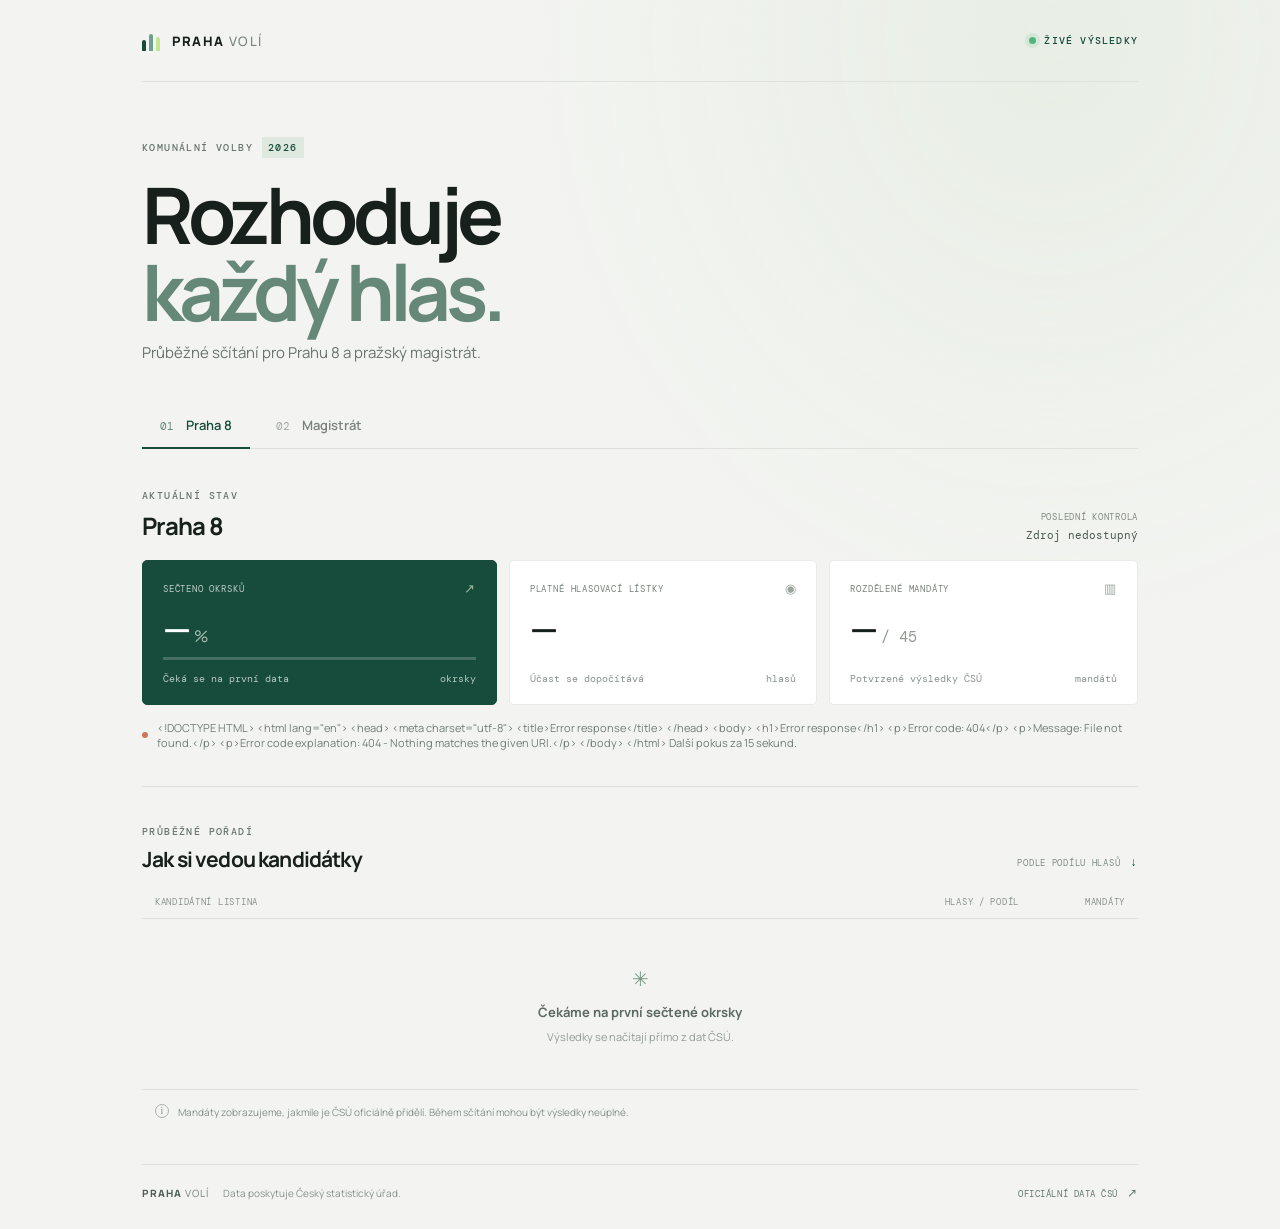
==== index.html @ 8c94cbdf "initial load" ====
<!doctype html>
<html lang="cs">
  <head>
    <meta charset="UTF-8" />
    <meta name="viewport" content="width=device-width, initial-scale=1" />
    <meta name="theme-color" content="#f3f4f1" />
    <meta name="description" content="Průběžné výsledky komunálních voleb 2026 pro Prahu 8 a Zastupitelstvo hlavního města Prahy." />
    <title>Praha volí — živé výsledky</title>
    <link rel="preconnect" href="https://fonts.googleapis.com" />
    <link rel="preconnect" href="https://fonts.gstatic.com" crossorigin />
    <link href="https://fonts.googleapis.com/css2?family=DM+Mono:wght@400;500&family=Manrope:wght@400;500;600;700;800&display=swap" rel="stylesheet" />
    <link rel="stylesheet" href="/styles.css" />
  </head>
  <body>
    <main class="shell">
      <header class="topbar">
        <a class="brand" href="#top" aria-label="Praha volí – úvod">
          <span class="brand-mark"><span></span><span></span><span></span></span>
          <span>PRAHA<span class="brand-light">VOLÍ</span></span>
        </a>
        <div class="live-state"><i></i><span>ŽIVÉ VÝSLEDKY</span></div>
      </header>

      <section class="intro" id="top">
        <div class="eyebrow"><span>KOMUNÁLNÍ VOLBY</span><b>2026</b></div>
        <h1>Rozhoduje<br /><em>každý hlas.</em></h1>
        <p>Průběžné sčítání pro Prahu 8 a pražský magistrát.</p>
      </section>

      <nav class="tabs" aria-label="Vyberte zastupitelstvo">
        <button class="tab active" data-district="praha8"><span>01</span> Praha 8</button>
        <button class="tab" data-district="magistrat"><span>02</span> Magistrát</button>
      </nav>

      <section class="overview" aria-live="polite">
        <div class="overview-heading">
          <div><span class="section-label">AKTUÁLNÍ STAV</span><h2 id="district-name">Praha 8</h2></div>
          <div class="updated"><span>POSLEDNÍ KONTROLA</span><b id="updated-at">Čekám na data</b></div>
        </div>
        <div class="stats-grid">
          <article class="stat-card primary-stat">
            <div class="stat-top"><span>SEČTENO OKRSKŮ</span><span class="stat-icon">↗</span></div>
            <div class="stat-value"><strong id="precinct-pct">—</strong><span>%</span></div>
            <div class="progress"><i id="progress-fill"></i></div>
            <div class="stat-foot"><span id="precinct-count">Čeká se na první data</span><span>okrsky</span></div>
          </article>
          <article class="stat-card">
            <div class="stat-top"><span>PLATNÉ HLASOVACÍ LÍSTKY</span><span class="stat-icon">◉</span></div>
            <div class="stat-value"><strong id="valid-votes">—</strong></div>
            <div class="stat-foot"><span id="turnout">Účast se dopočítává</span><span>hlasů</span></div>
          </article>
          <article class="stat-card seats-card">
            <div class="stat-top"><span>ROZDĚLENÉ MANDÁTY</span><span class="stat-icon">▥</span></div>
            <div class="stat-value"><strong id="seats-filled">—</strong><span class="seat-total">/ <b id="seat-total">45</b></span></div>
            <div class="stat-foot"><span id="seats-note">Potvrzené výsledky ČSÚ</span><span>mandátů</span></div>
          </article>
        </div>
        <div class="data-note" id="data-note"><span class="note-dot"></span><span>Navazuji spojení s oficiálním zdrojem ČSÚ…</span></div>
      </section>

      <section class="results-section">
        <div class="section-heading">
          <div><span class="section-label">PRŮBĚŽNÉ POŘADÍ</span><h2>Jak si vedou kandidátky</h2></div>
          <div class="sort-label">PODLE PODÍLU HLASŮ <span>↓</span></div>
        </div>
        <div class="party-head"><span>KANDIDÁTNÍ LISTINA</span><span>HLASY / PODÍL</span><span>MANDÁTY</span></div>
        <div class="party-list" id="party-list"><div class="empty-state"><div class="empty-symbol">✳</div><b>Čekáme na první sečtené okrsky</b><span>Výsledky se načítají přímo z dat ČSÚ.</span></div></div>
        <div class="results-foot"><span class="foot-mark">i</span><p>Mandáty zobrazujeme, jakmile je ČSÚ oficiálně přidělí. Během sčítání mohou být výsledky neúplné.</p></div>
      </section>

      <footer>
        <div><span class="footer-brand">PRAHA<span>VOLÍ</span></span><span>Data poskytuje Český statistický úřad.</span></div>
        <a href="https://volby.gov.cz/opendata/kv2026/kv2026_opendata.htm" target="_blank" rel="noreferrer">OFICIÁLNÍ DATA ČSÚ <span>↗</span></a>
      </footer>
    </main>
    <script src="/app.js" defer></script>
  </body>
</html>
---- styles.css ----
:root{font-family:Manrope,Arial,sans-serif;color:#18201d;background:#f3f4f1;font-synthesis:none;text-rendering:optimizeLegibility;--ink:#18201d;--muted:#7b827d;--line:#dfe2dc;--green:#174c3d;--lime:#c4f26b;--paper:#fff}
*{box-sizing:border-box}body{margin:0;min-width:320px;background:radial-gradient(ellipse at 82% 3%,#e8eee5 0,transparent 32rem),#f3f4f1}.shell{max-width:1080px;margin:auto;padding:0 42px}.topbar{height:82px;border-bottom:1px solid var(--line);display:flex;align-items:center;justify-content:space-between}.brand{display:flex;align-items:center;gap:11px;color:var(--ink);text-decoration:none;font-weight:800;letter-spacing:.12em;font-size:13px}.brand-light{font-weight:500;color:#78817b;margin-left:4px}.brand-mark{height:20px;width:19px;display:flex;align-items:flex-end;gap:3px}.brand-mark span{width:4px;background:var(--green);border-radius:3px 3px 0 0}.brand-mark span:nth-child(1){height:11px}.brand-mark span:nth-child(2){height:17px;background:#6ea18b}.brand-mark span:nth-child(3){height:14px;background:#c2e590}.live-state{font:500 10px 'DM Mono',monospace;letter-spacing:.12em;display:flex;align-items:center;gap:8px;color:var(--green)}.live-state i{display:block;width:7px;height:7px;border-radius:50%;background:#51b478;box-shadow:0 0 0 4px #51b47822;animation:pulse 2s infinite}@keyframes pulse{50%{box-shadow:0 0 0 7px #51b47808}}.intro{padding:55px 0 38px}.eyebrow,.section-label{font:500 10px 'DM Mono',monospace;letter-spacing:.14em;color:#68746d}.eyebrow{display:flex;align-items:center;gap:9px}.eyebrow b{font-weight:500;color:var(--green);background:#dfe9df;padding:4px 6px}.intro h1{font-size:clamp(48px,8vw,78px);line-height:.99;letter-spacing:-.065em;margin:18px 0 12px;font-weight:700}.intro h1 em{font-style:normal;color:#668878}.intro p{font-size:15px;color:#69736c;margin:0}.tabs{display:flex;gap:8px;border-bottom:1px solid var(--line)}.tab{border:0;background:none;padding:15px 18px 14px;color:#7b827d;font:600 13px Manrope,sans-serif;cursor:pointer;position:relative}.tab span{font:11px 'DM Mono',monospace;margin-right:9px;opacity:.65}.tab.active{color:var(--green)}.tab.active:after{content:"";position:absolute;bottom:-1px;left:0;right:0;height:2px;background:var(--green)}.overview{padding:33px 0 36px}.overview-heading,.section-heading{display:flex;align-items:flex-end;justify-content:space-between;margin-bottom:18px}.overview-heading h2,.section-heading h2{font-size:24px;letter-spacing:-.04em;margin:5px 0 0}.updated{text-align:right;display:flex;flex-direction:column;gap:5px}.updated span,.sort-label{font:9px 'DM Mono',monospace;letter-spacing:.08em;color:#828b84}.updated b{font:11px 'DM Mono',monospace;color:#4a5950;font-weight:400}.stats-grid{display:grid;grid-template-columns:1.15fr 1fr 1fr;gap:12px}.stat-card{background:var(--paper);border:1px solid #e8ebe6;border-radius:5px;padding:19px 20px;min-height:145px;display:flex;flex-direction:column}.primary-stat{background:var(--green);color:white;border-color:var(--green)}.stat-top{display:flex;justify-content:space-between;align-items:center;font:9px 'DM Mono',monospace;letter-spacing:.09em;color:#77817a}.primary-stat .stat-top{color:#bfcec5}.stat-icon{font-size:13px;color:#9ca69e}.primary-stat .stat-icon{color:#9bbb9e}.stat-value{display:flex;align-items:baseline;gap:5px;margin:14px 0 10px}.stat-value strong{font-size:36px;letter-spacing:-.065em;line-height:1;font-weight:600}.stat-value>span:not(.seat-total){font-size:16px;color:#adc2b4}.seat-total{font:15px 'DM Mono',monospace;color:#909a92}.seat-total b{font-weight:400}.progress{height:3px;background:#ffffff32;margin-bottom:9px}.progress i{display:block;width:0;height:100%;background:var(--lime);transition:width .3s}.stat-foot{margin-top:auto;display:flex;justify-content:space-between;gap:4px;font:10px 'DM Mono',monospace;color:#89918b}.primary-stat .stat-foot{color:#b8c9bf}.data-note{display:flex;align-items:center;gap:9px;margin-top:15px;color:#727c75;font-size:11px}.note-dot{width:6px;height:6px;background:#a4aaa5;border-radius:50%;flex:none}.data-note.ok .note-dot{background:#40a46e}.data-note.error .note-dot{background:#cc765b}.results-section{border-top:1px solid var(--line);padding:31px 0 30px}.section-heading{align-items:flex-end;margin-bottom:23px}.section-heading h2{font-size:21px}.sort-label{padding-bottom:3px}.sort-label span{color:var(--green);font-size:12px;margin-left:4px}.party-head,.party-row{display:grid;grid-template-columns:minmax(0,1fr) 180px 90px;align-items:center;column-gap:16px}.party-head{padding:0 13px 10px;font:9px 'DM Mono',monospace;letter-spacing:.08em;color:#8b938d}.party-head span:nth-child(2),.party-head span:nth-child(3){text-align:right}.party-row{padding:13px;border-top:1px solid var(--line);min-height:67px}.party-name{display:flex;align-items:center;gap:11px;min-width:0}.party-color{width:3px;height:30px;border-radius:3px;background:var(--party-color,#709885);flex:none}.party-name strong{font-size:13px;line-height:1.35;font-weight:700}.party-name small{display:block;color:#929a94;font:10px 'DM Mono',monospace;margin-top:3px}.party-score{text-align:right}.party-score strong{font:600 14px 'DM Mono',monospace}.party-score span{display:block;color:#879189;font:10px 'DM Mono',monospace;margin-top:3px}.party-seats{text-align:right;font:600 14px 'DM Mono',monospace}.party-seats small{display:block;font-weight:400;color:#879189;font-size:9px;margin-top:3px}.empty-state{min-height:171px;border-top:1px solid var(--line);display:flex;flex-direction:column;align-items:center;justify-content:center;gap:8px;color:#5c6961;text-align:center}.empty-symbol{font-size:20px;color:#789987;margin-bottom:3px}.empty-state b{font-size:13px}.empty-state span{font-size:11px;color:#929a94}.results-foot{display:flex;gap:9px;align-items:flex-start;color:#858e87;font-size:10px;line-height:1.6;padding:14px 13px;border-top:1px solid var(--line)}.results-foot p{margin:0}.foot-mark{width:14px;height:14px;line-height:14px;text-align:center;border:1px solid #aab2ab;border-radius:50%;font:10px Georgia;flex:none}.shell footer{padding:20px 0 28px;border-top:1px solid var(--line);display:flex;justify-content:space-between;align-items:center;color:#88918a;font-size:10px}.shell footer>div{display:flex;align-items:center;gap:14px}.footer-brand{font-weight:800;letter-spacing:.1em;color:#526058}.footer-brand span{font-weight:500;color:#89928c;margin-left:3px}.shell footer a{color:#65786c;text-decoration:none;font:9px 'DM Mono',monospace;letter-spacing:.06em}.shell footer a span{font-size:12px;margin-left:4px}
@media(max-width:700px){.shell{padding:0 20px}.topbar{height:68px}.intro{padding:45px 0 31px}.intro h1{font-size:59px}.intro p{font-size:13px;max-width:260px;line-height:1.6}.overview{padding:28px 0}.overview-heading h2{font-size:22px}.stats-grid{grid-template-columns:1fr 1fr;gap:9px}.stat-card{min-height:132px;padding:15px}.primary-stat{grid-column:span 2;min-height:144px}.stat-value strong{font-size:32px}.stat-top{font-size:8px}.stat-foot{font-size:9px}.updated span{font-size:8px}.updated b{font-size:10px}.section-heading h2{font-size:18px}.sort-label{font-size:7px}.party-head,.party-row{grid-template-columns:minmax(0,1fr) 112px 57px;column-gap:8px}.party-head{font-size:8px;padding-left:8px;padding-right:8px}.party-row{padding:12px 8px;min-height:64px}.party-name{gap:8px}.party-name strong{font-size:11px}.party-name small{font-size:9px}.party-color{height:27px}.party-score strong,.party-seats{font-size:12px}.party-score span{font-size:9px}.party-seats small{font-size:8px}.shell footer{align-items:flex-start;gap:14px}.shell footer>div{flex-direction:column;align-items:flex-start;gap:7px}.shell footer a{font-size:8px}}
@media(max-width:370px){.shell{padding:0 15px}.intro h1{font-size:52px}.party-head,.party-row{grid-template-columns:minmax(0,1fr) 98px 50px;column-gap:5px}.sort-label{letter-spacing:0}}
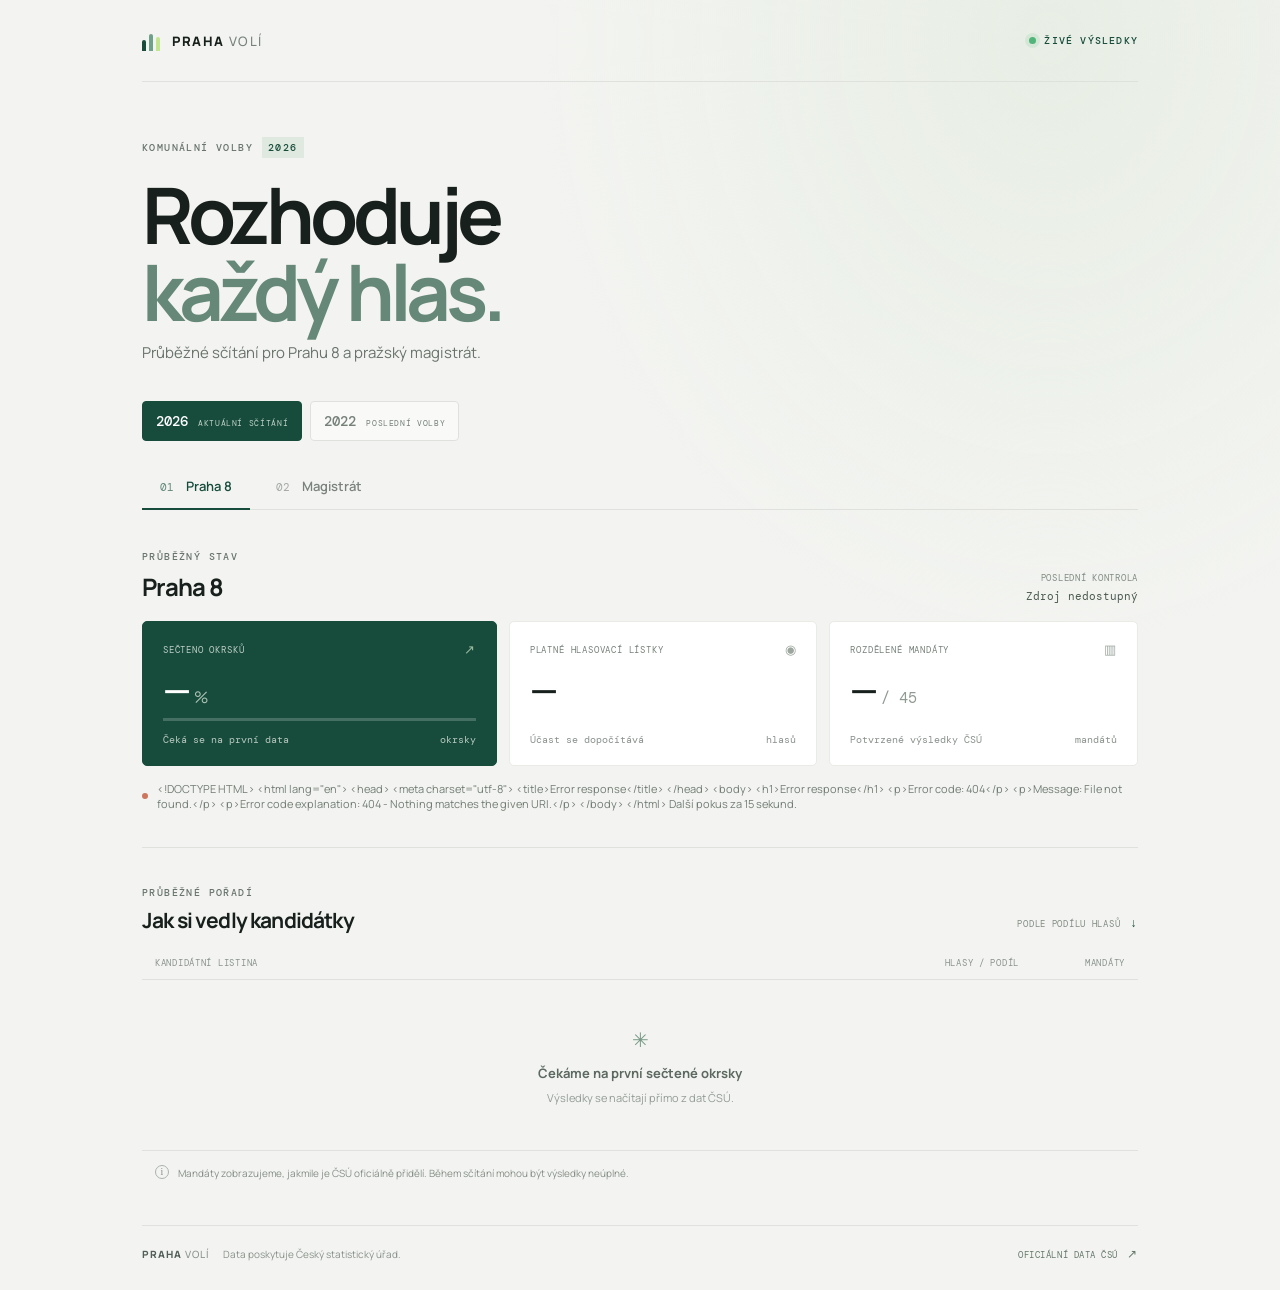
==== commit b20dbf23: "Add files via upload" ====
--- a/index.html
+++ b/index.html
@@ -18,14 +18,19 @@
           <span class="brand-mark"><span></span><span></span><span></span></span>
           <span>PRAHA<span class="brand-light">VOLÍ</span></span>
         </a>
-        <div class="live-state"><i></i><span>ŽIVÉ VÝSLEDKY</span></div>
+        <div class="live-state" id="status-indicator"><i></i><span id="status-label">ŽIVÉ VÝSLEDKY</span></div>
       </header>
 
       <section class="intro" id="top">
-        <div class="eyebrow"><span>KOMUNÁLNÍ VOLBY</span><b>2026</b></div>
+        <div class="eyebrow"><span>KOMUNÁLNÍ VOLBY</span><b id="hero-year">2026</b></div>
         <h1>Rozhoduje<br /><em>každý hlas.</em></h1>
-        <p>Průběžné sčítání pro Prahu 8 a pražský magistrát.</p>
+        <p id="hero-copy">Průběžné sčítání pro Prahu 8 a pražský magistrát.</p>
       </section>
+
+      <nav class="year-tabs" aria-label="Vyberte rok voleb">
+        <button class="year-tab active" data-year="2026"><strong>2026</strong><span>AKTUÁLNÍ SČÍTÁNÍ</span></button>
+        <button class="year-tab" data-year="2022"><strong>2022</strong><span>POSLEDNÍ VOLBY</span></button>
+      </nav>
 
       <nav class="tabs" aria-label="Vyberte zastupitelstvo">
         <button class="tab active" data-district="praha8"><span>01</span> Praha 8</button>
@@ -34,7 +39,7 @@
 
       <section class="overview" aria-live="polite">
         <div class="overview-heading">
-          <div><span class="section-label">AKTUÁLNÍ STAV</span><h2 id="district-name">Praha 8</h2></div>
+          <div><span class="section-label" id="result-mode">PRŮBĚŽNÝ STAV</span><h2 id="district-name">Praha 8</h2></div>
           <div class="updated"><span>POSLEDNÍ KONTROLA</span><b id="updated-at">Čekám na data</b></div>
         </div>
         <div class="stats-grid">
@@ -60,17 +65,17 @@
 
       <section class="results-section">
         <div class="section-heading">
-          <div><span class="section-label">PRŮBĚŽNÉ POŘADÍ</span><h2>Jak si vedou kandidátky</h2></div>
+          <div><span class="section-label" id="ranking-mode">PRŮBĚŽNÉ POŘADÍ</span><h2>Jak si vedly kandidátky</h2></div>
           <div class="sort-label">PODLE PODÍLU HLASŮ <span>↓</span></div>
         </div>
         <div class="party-head"><span>KANDIDÁTNÍ LISTINA</span><span>HLASY / PODÍL</span><span>MANDÁTY</span></div>
         <div class="party-list" id="party-list"><div class="empty-state"><div class="empty-symbol">✳</div><b>Čekáme na první sečtené okrsky</b><span>Výsledky se načítají přímo z dat ČSÚ.</span></div></div>
-        <div class="results-foot"><span class="foot-mark">i</span><p>Mandáty zobrazujeme, jakmile je ČSÚ oficiálně přidělí. Během sčítání mohou být výsledky neúplné.</p></div>
+        <div class="results-foot"><span class="foot-mark">i</span><p id="results-foot-copy">Mandáty zobrazujeme, jakmile je ČSÚ oficiálně přidělí. Během sčítání mohou být výsledky neúplné.</p></div>
       </section>
 
       <footer>
         <div><span class="footer-brand">PRAHA<span>VOLÍ</span></span><span>Data poskytuje Český statistický úřad.</span></div>
-        <a href="https://volby.gov.cz/opendata/kv2026/kv2026_opendata.htm" target="_blank" rel="noreferrer">OFICIÁLNÍ DATA ČSÚ <span>↗</span></a>
+        <a id="official-source" href="https://volby.gov.cz/opendata/kv2026/kv2026_opendata.htm" target="_blank" rel="noreferrer">OFICIÁLNÍ DATA ČSÚ <span>↗</span></a>
       </footer>
     </main>
     <script src="/app.js" defer></script>
--- a/styles.css
+++ b/styles.css
@@ -2,3 +2,5 @@
 *{box-sizing:border-box}body{margin:0;min-width:320px;background:radial-gradient(ellipse at 82% 3%,#e8eee5 0,transparent 32rem),#f3f4f1}.shell{max-width:1080px;margin:auto;padding:0 42px}.topbar{height:82px;border-bottom:1px solid var(--line);display:flex;align-items:center;justify-content:space-between}.brand{display:flex;align-items:center;gap:11px;color:var(--ink);text-decoration:none;font-weight:800;letter-spacing:.12em;font-size:13px}.brand-light{font-weight:500;color:#78817b;margin-left:4px}.brand-mark{height:20px;width:19px;display:flex;align-items:flex-end;gap:3px}.brand-mark span{width:4px;background:var(--green);border-radius:3px 3px 0 0}.brand-mark span:nth-child(1){height:11px}.brand-mark span:nth-child(2){height:17px;background:#6ea18b}.brand-mark span:nth-child(3){height:14px;background:#c2e590}.live-state{font:500 10px 'DM Mono',monospace;letter-spacing:.12em;display:flex;align-items:center;gap:8px;color:var(--green)}.live-state i{display:block;width:7px;height:7px;border-radius:50%;background:#51b478;box-shadow:0 0 0 4px #51b47822;animation:pulse 2s infinite}@keyframes pulse{50%{box-shadow:0 0 0 7px #51b47808}}.intro{padding:55px 0 38px}.eyebrow,.section-label{font:500 10px 'DM Mono',monospace;letter-spacing:.14em;color:#68746d}.eyebrow{display:flex;align-items:center;gap:9px}.eyebrow b{font-weight:500;color:var(--green);background:#dfe9df;padding:4px 6px}.intro h1{font-size:clamp(48px,8vw,78px);line-height:.99;letter-spacing:-.065em;margin:18px 0 12px;font-weight:700}.intro h1 em{font-style:normal;color:#668878}.intro p{font-size:15px;color:#69736c;margin:0}.tabs{display:flex;gap:8px;border-bottom:1px solid var(--line)}.tab{border:0;background:none;padding:15px 18px 14px;color:#7b827d;font:600 13px Manrope,sans-serif;cursor:pointer;position:relative}.tab span{font:11px 'DM Mono',monospace;margin-right:9px;opacity:.65}.tab.active{color:var(--green)}.tab.active:after{content:"";position:absolute;bottom:-1px;left:0;right:0;height:2px;background:var(--green)}.overview{padding:33px 0 36px}.overview-heading,.section-heading{display:flex;align-items:flex-end;justify-content:space-between;margin-bottom:18px}.overview-heading h2,.section-heading h2{font-size:24px;letter-spacing:-.04em;margin:5px 0 0}.updated{text-align:right;display:flex;flex-direction:column;gap:5px}.updated span,.sort-label{font:9px 'DM Mono',monospace;letter-spacing:.08em;color:#828b84}.updated b{font:11px 'DM Mono',monospace;color:#4a5950;font-weight:400}.stats-grid{display:grid;grid-template-columns:1.15fr 1fr 1fr;gap:12px}.stat-card{background:var(--paper);border:1px solid #e8ebe6;border-radius:5px;padding:19px 20px;min-height:145px;display:flex;flex-direction:column}.primary-stat{background:var(--green);color:white;border-color:var(--green)}.stat-top{display:flex;justify-content:space-between;align-items:center;font:9px 'DM Mono',monospace;letter-spacing:.09em;color:#77817a}.primary-stat .stat-top{color:#bfcec5}.stat-icon{font-size:13px;color:#9ca69e}.primary-stat .stat-icon{color:#9bbb9e}.stat-value{display:flex;align-items:baseline;gap:5px;margin:14px 0 10px}.stat-value strong{font-size:36px;letter-spacing:-.065em;line-height:1;font-weight:600}.stat-value>span:not(.seat-total){font-size:16px;color:#adc2b4}.seat-total{font:15px 'DM Mono',monospace;color:#909a92}.seat-total b{font-weight:400}.progress{height:3px;background:#ffffff32;margin-bottom:9px}.progress i{display:block;width:0;height:100%;background:var(--lime);transition:width .3s}.stat-foot{margin-top:auto;display:flex;justify-content:space-between;gap:4px;font:10px 'DM Mono',monospace;color:#89918b}.primary-stat .stat-foot{color:#b8c9bf}.data-note{display:flex;align-items:center;gap:9px;margin-top:15px;color:#727c75;font-size:11px}.note-dot{width:6px;height:6px;background:#a4aaa5;border-radius:50%;flex:none}.data-note.ok .note-dot{background:#40a46e}.data-note.error .note-dot{background:#cc765b}.results-section{border-top:1px solid var(--line);padding:31px 0 30px}.section-heading{align-items:flex-end;margin-bottom:23px}.section-heading h2{font-size:21px}.sort-label{padding-bottom:3px}.sort-label span{color:var(--green);font-size:12px;margin-left:4px}.party-head,.party-row{display:grid;grid-template-columns:minmax(0,1fr) 180px 90px;align-items:center;column-gap:16px}.party-head{padding:0 13px 10px;font:9px 'DM Mono',monospace;letter-spacing:.08em;color:#8b938d}.party-head span:nth-child(2),.party-head span:nth-child(3){text-align:right}.party-row{padding:13px;border-top:1px solid var(--line);min-height:67px}.party-name{display:flex;align-items:center;gap:11px;min-width:0}.party-color{width:3px;height:30px;border-radius:3px;background:var(--party-color,#709885);flex:none}.party-name strong{font-size:13px;line-height:1.35;font-weight:700}.party-name small{display:block;color:#929a94;font:10px 'DM Mono',monospace;margin-top:3px}.party-score{text-align:right}.party-score strong{font:600 14px 'DM Mono',monospace}.party-score span{display:block;color:#879189;font:10px 'DM Mono',monospace;margin-top:3px}.party-seats{text-align:right;font:600 14px 'DM Mono',monospace}.party-seats small{display:block;font-weight:400;color:#879189;font-size:9px;margin-top:3px}.empty-state{min-height:171px;border-top:1px solid var(--line);display:flex;flex-direction:column;align-items:center;justify-content:center;gap:8px;color:#5c6961;text-align:center}.empty-symbol{font-size:20px;color:#789987;margin-bottom:3px}.empty-state b{font-size:13px}.empty-state span{font-size:11px;color:#929a94}.results-foot{display:flex;gap:9px;align-items:flex-start;color:#858e87;font-size:10px;line-height:1.6;padding:14px 13px;border-top:1px solid var(--line)}.results-foot p{margin:0}.foot-mark{width:14px;height:14px;line-height:14px;text-align:center;border:1px solid #aab2ab;border-radius:50%;font:10px Georgia;flex:none}.shell footer{padding:20px 0 28px;border-top:1px solid var(--line);display:flex;justify-content:space-between;align-items:center;color:#88918a;font-size:10px}.shell footer>div{display:flex;align-items:center;gap:14px}.footer-brand{font-weight:800;letter-spacing:.1em;color:#526058}.footer-brand span{font-weight:500;color:#89928c;margin-left:3px}.shell footer a{color:#65786c;text-decoration:none;font:9px 'DM Mono',monospace;letter-spacing:.06em}.shell footer a span{font-size:12px;margin-left:4px}
 @media(max-width:700px){.shell{padding:0 20px}.topbar{height:68px}.intro{padding:45px 0 31px}.intro h1{font-size:59px}.intro p{font-size:13px;max-width:260px;line-height:1.6}.overview{padding:28px 0}.overview-heading h2{font-size:22px}.stats-grid{grid-template-columns:1fr 1fr;gap:9px}.stat-card{min-height:132px;padding:15px}.primary-stat{grid-column:span 2;min-height:144px}.stat-value strong{font-size:32px}.stat-top{font-size:8px}.stat-foot{font-size:9px}.updated span{font-size:8px}.updated b{font-size:10px}.section-heading h2{font-size:18px}.sort-label{font-size:7px}.party-head,.party-row{grid-template-columns:minmax(0,1fr) 112px 57px;column-gap:8px}.party-head{font-size:8px;padding-left:8px;padding-right:8px}.party-row{padding:12px 8px;min-height:64px}.party-name{gap:8px}.party-name strong{font-size:11px}.party-name small{font-size:9px}.party-color{height:27px}.party-score strong,.party-seats{font-size:12px}.party-score span{font-size:9px}.party-seats small{font-size:8px}.shell footer{align-items:flex-start;gap:14px}.shell footer>div{flex-direction:column;align-items:flex-start;gap:7px}.shell footer a{font-size:8px}}
 @media(max-width:370px){.shell{padding:0 15px}.intro h1{font-size:52px}.party-head,.party-row{grid-template-columns:minmax(0,1fr) 98px 50px;column-gap:5px}.sort-label{letter-spacing:0}}
+.year-tabs{display:flex;gap:8px;margin-bottom:21px}.year-tab{display:flex;align-items:baseline;gap:10px;border:1px solid var(--line);border-radius:4px;background:#ffffff88;color:#758078;padding:10px 13px;cursor:pointer}.year-tab strong{font:600 14px 'DM Mono',monospace}.year-tab span{font:8px 'DM Mono',monospace;letter-spacing:.08em}.year-tab.active{border-color:var(--green);background:var(--green);color:white}.year-tab.active span{color:#bfd0c5}
+.live-state.archived i{background:#98a39b;box-shadow:none;animation:none}
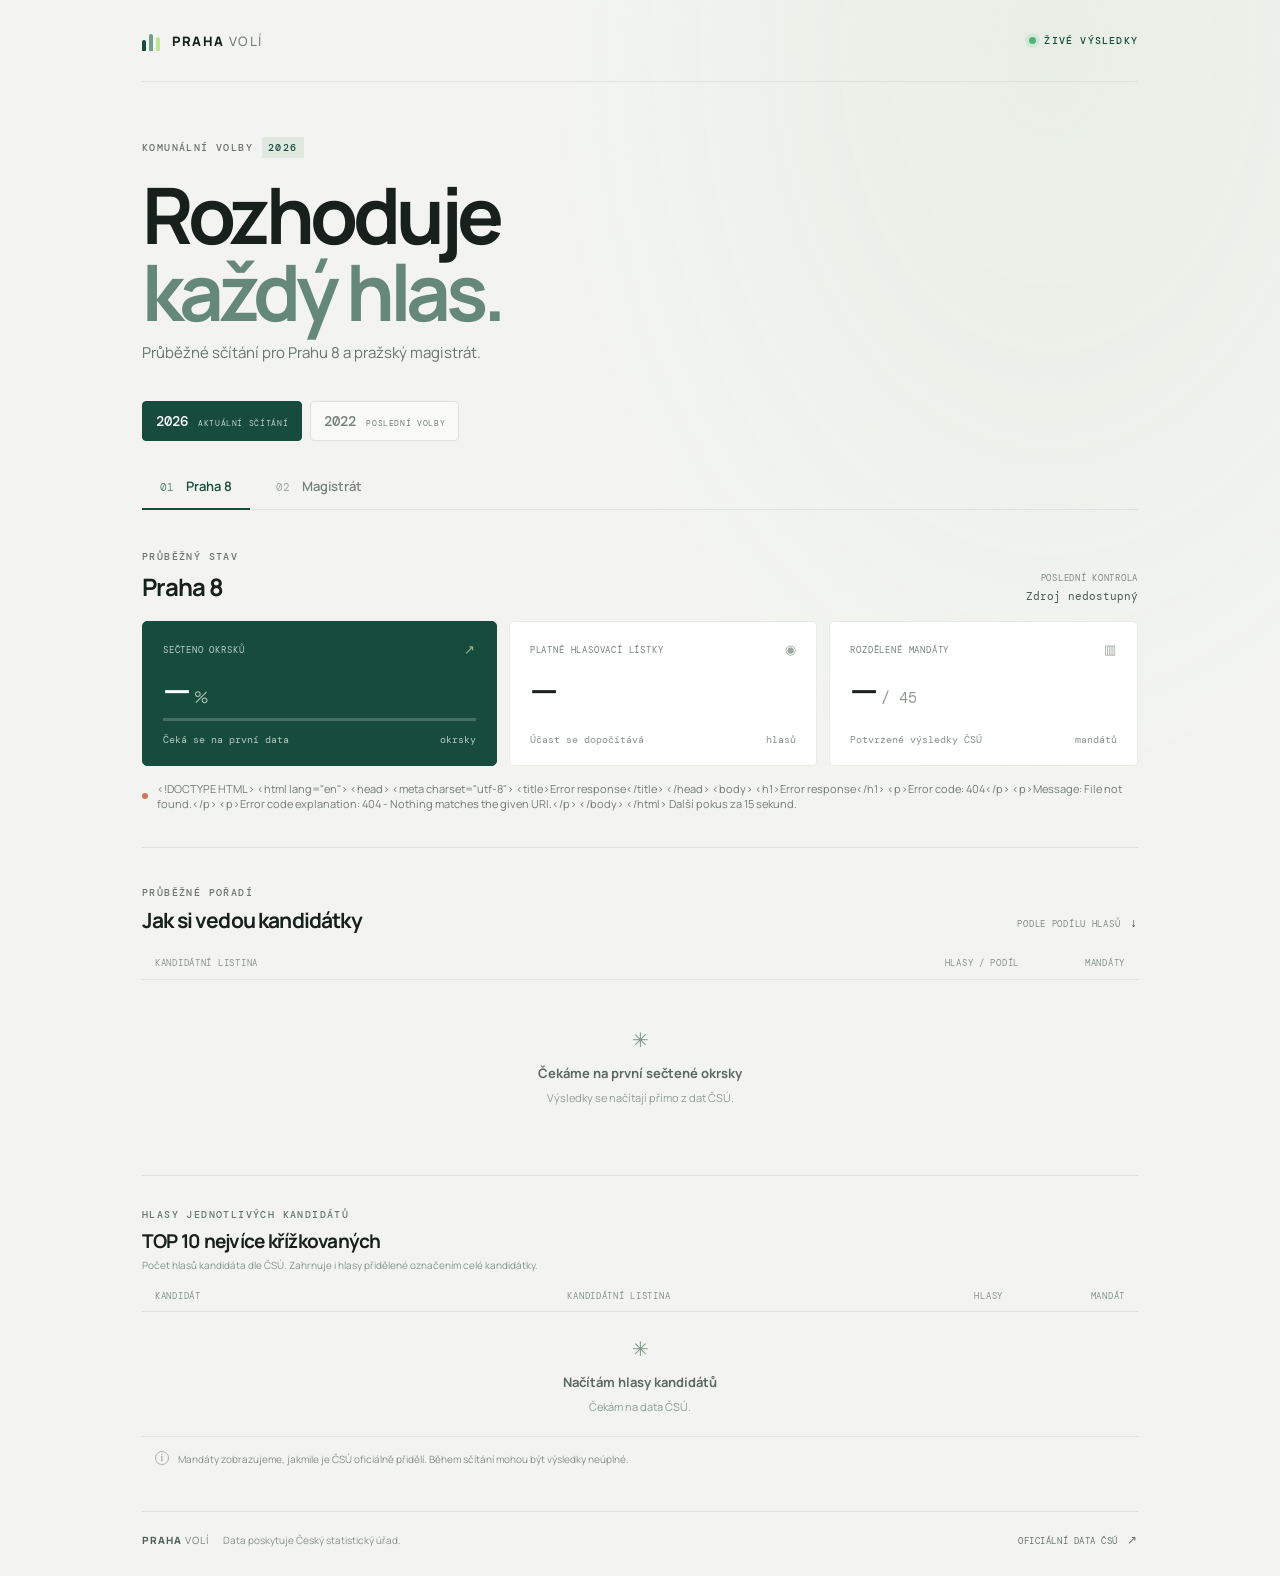
==== commit e683e5a7: "Add files via upload" ====
--- a/index.html
+++ b/index.html
@@ -65,11 +65,16 @@
 
       <section class="results-section">
         <div class="section-heading">
-          <div><span class="section-label" id="ranking-mode">PRŮBĚŽNÉ POŘADÍ</span><h2>Jak si vedly kandidátky</h2></div>
+          <div><span class="section-label" id="ranking-mode">PRŮBĚŽNÉ POŘADÍ</span><h2 id="parties-title">Jak si vedou kandidátky</h2></div>
           <div class="sort-label">PODLE PODÍLU HLASŮ <span>↓</span></div>
         </div>
         <div class="party-head"><span>KANDIDÁTNÍ LISTINA</span><span>HLASY / PODÍL</span><span>MANDÁTY</span></div>
         <div class="party-list" id="party-list"><div class="empty-state"><div class="empty-symbol">✳</div><b>Čekáme na první sečtené okrsky</b><span>Výsledky se načítají přímo z dat ČSÚ.</span></div></div>
+        <section class="candidate-section" aria-live="polite">
+          <div class="candidate-heading"><div><span class="section-label">HLASY JEDNOTLIVÝCH KANDIDÁTŮ</span><h3>TOP 10 nejvíce křížkovaných</h3><p class="candidate-caption">Počet hlasů kandidáta dle ČSÚ. Zahrnuje i hlasy přidělené označením celé kandidátky.</p></div></div>
+          <div class="candidate-head"><span>KANDIDÁT</span><span>KANDIDÁTNÍ LISTINA</span><span>HLASY</span><span>MANDÁT</span></div>
+          <div class="candidate-list" id="candidate-list"><div class="empty-state compact"><div class="empty-symbol">✳</div><b>Načítám hlasy kandidátů</b><span>Čekám na data ČSÚ.</span></div></div>
+        </section>
         <div class="results-foot"><span class="foot-mark">i</span><p id="results-foot-copy">Mandáty zobrazujeme, jakmile je ČSÚ oficiálně přidělí. Během sčítání mohou být výsledky neúplné.</p></div>
       </section>
 
--- a/styles.css
+++ b/styles.css
@@ -4,3 +4,5 @@
 @media(max-width:370px){.shell{padding:0 15px}.intro h1{font-size:52px}.party-head,.party-row{grid-template-columns:minmax(0,1fr) 98px 50px;column-gap:5px}.sort-label{letter-spacing:0}}
 .year-tabs{display:flex;gap:8px;margin-bottom:21px}.year-tab{display:flex;align-items:baseline;gap:10px;border:1px solid var(--line);border-radius:4px;background:#ffffff88;color:#758078;padding:10px 13px;cursor:pointer}.year-tab strong{font:600 14px 'DM Mono',monospace}.year-tab span{font:8px 'DM Mono',monospace;letter-spacing:.08em}.year-tab.active{border-color:var(--green);background:var(--green);color:white}.year-tab.active span{color:#bfd0c5}
 .live-state.archived i{background:#98a39b;box-shadow:none;animation:none}
+.candidate-section{border-top:1px solid var(--line);margin-top:25px;padding-top:25px}.candidate-heading h3{font-size:19px;letter-spacing:-.04em;margin:5px 0 4px}.candidate-caption{font-size:10px;line-height:1.5;color:#879189;margin:0}.candidate-head,.candidate-row{display:grid;grid-template-columns:minmax(0,1.2fr) minmax(0,1fr) 90px 110px;gap:12px;align-items:center}.candidate-head{padding:17px 13px 9px;font:9px 'DM Mono',monospace;letter-spacing:.08em;color:#8b938d}.candidate-head span:nth-child(n+3){text-align:right}.candidate-row{padding:11px 13px;min-height:58px;border-top:1px solid var(--line)}.candidate-person strong{font-size:12px;line-height:1.35}.candidate-party{font-size:10px;line-height:1.45;color:#78827a}.candidate-party-mobile{display:none}.candidate-votes{text-align:right;font:600 13px 'DM Mono',monospace}.mandate-cell{text-align:right}.mandate-badge{display:inline-block;padding:5px 7px;border-radius:3px;background:#e8ece7;color:#707c73;font:9px 'DM Mono',monospace;letter-spacing:.04em;white-space:nowrap}.mandate-badge.elected{background:#e0ede3;color:#286145}.mandate-badge.pending{background:#f3eddd;color:#8b7240}.empty-state.compact{min-height:125px}.candidate-row .rank{font:10px 'DM Mono',monospace;color:#9ba39d;margin-right:9px}.candidate-row .candidate-person{display:flex;align-items:baseline;min-width:0}.candidate-row .candidate-person strong{min-width:0}.candidate-section .candidate-head{border-bottom:0}
+@media(max-width:700px){.candidate-heading h3{font-size:17px}.candidate-head,.candidate-row{grid-template-columns:minmax(0,1fr) 66px 75px;gap:8px}.candidate-head span:nth-child(2){display:none}.candidate-party{display:none}.candidate-party-mobile{display:block;font-size:9px;color:#89928b;margin-top:3px;line-height:1.3}.candidate-person strong{font-size:11px}.candidate-votes{font-size:11px}.mandate-badge{font-size:8px;padding:4px 5px}.candidate-row .rank{margin-right:7px}}
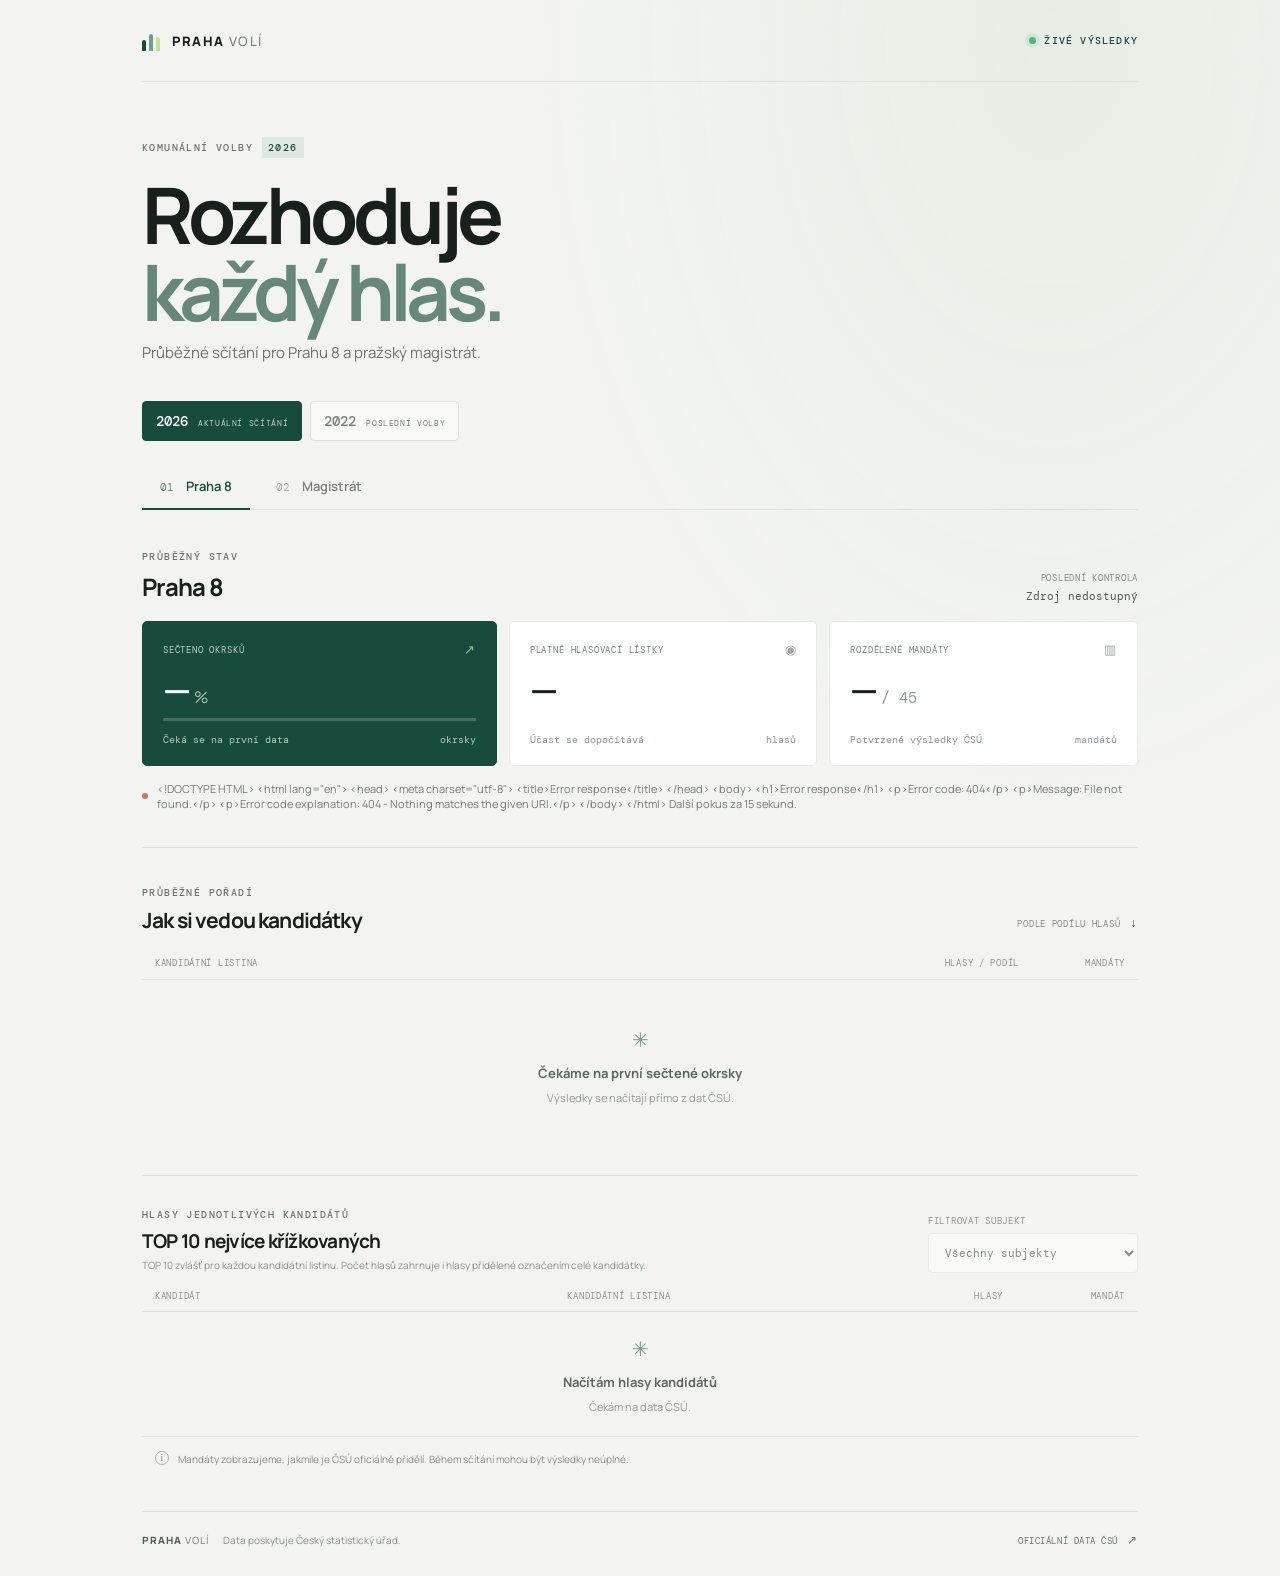
==== commit 367e6cbd: "Add files via upload" ====
--- a/index.html
+++ b/index.html
@@ -71,7 +71,7 @@
         <div class="party-head"><span>KANDIDÁTNÍ LISTINA</span><span>HLASY / PODÍL</span><span>MANDÁTY</span></div>
         <div class="party-list" id="party-list"><div class="empty-state"><div class="empty-symbol">✳</div><b>Čekáme na první sečtené okrsky</b><span>Výsledky se načítají přímo z dat ČSÚ.</span></div></div>
         <section class="candidate-section" aria-live="polite">
-          <div class="candidate-heading"><div><span class="section-label">HLASY JEDNOTLIVÝCH KANDIDÁTŮ</span><h3>TOP 10 nejvíce křížkovaných</h3><p class="candidate-caption">Počet hlasů kandidáta dle ČSÚ. Zahrnuje i hlasy přidělené označením celé kandidátky.</p></div></div>
+          <div class="candidate-heading"><div><span class="section-label">HLASY JEDNOTLIVÝCH KANDIDÁTŮ</span><h3>TOP 10 nejvíce křížkovaných</h3><p class="candidate-caption">TOP 10 zvlášť pro každou kandidátní listinu. Počet hlasů zahrnuje i hlasy přidělené označením celé kandidátky.</p></div><label class="candidate-filter-wrap" for="candidate-filter"><span>FILTROVAT SUBJEKT</span><select id="candidate-filter" disabled><option value="all">Všechny subjekty</option></select></label></div>
           <div class="candidate-head"><span>KANDIDÁT</span><span>KANDIDÁTNÍ LISTINA</span><span>HLASY</span><span>MANDÁT</span></div>
           <div class="candidate-list" id="candidate-list"><div class="empty-state compact"><div class="empty-symbol">✳</div><b>Načítám hlasy kandidátů</b><span>Čekám na data ČSÚ.</span></div></div>
         </section>
--- a/styles.css
+++ b/styles.css
@@ -6,3 +6,5 @@
 .live-state.archived i{background:#98a39b;box-shadow:none;animation:none}
 .candidate-section{border-top:1px solid var(--line);margin-top:25px;padding-top:25px}.candidate-heading h3{font-size:19px;letter-spacing:-.04em;margin:5px 0 4px}.candidate-caption{font-size:10px;line-height:1.5;color:#879189;margin:0}.candidate-head,.candidate-row{display:grid;grid-template-columns:minmax(0,1.2fr) minmax(0,1fr) 90px 110px;gap:12px;align-items:center}.candidate-head{padding:17px 13px 9px;font:9px 'DM Mono',monospace;letter-spacing:.08em;color:#8b938d}.candidate-head span:nth-child(n+3){text-align:right}.candidate-row{padding:11px 13px;min-height:58px;border-top:1px solid var(--line)}.candidate-person strong{font-size:12px;line-height:1.35}.candidate-party{font-size:10px;line-height:1.45;color:#78827a}.candidate-party-mobile{display:none}.candidate-votes{text-align:right;font:600 13px 'DM Mono',monospace}.mandate-cell{text-align:right}.mandate-badge{display:inline-block;padding:5px 7px;border-radius:3px;background:#e8ece7;color:#707c73;font:9px 'DM Mono',monospace;letter-spacing:.04em;white-space:nowrap}.mandate-badge.elected{background:#e0ede3;color:#286145}.mandate-badge.pending{background:#f3eddd;color:#8b7240}.empty-state.compact{min-height:125px}.candidate-row .rank{font:10px 'DM Mono',monospace;color:#9ba39d;margin-right:9px}.candidate-row .candidate-person{display:flex;align-items:baseline;min-width:0}.candidate-row .candidate-person strong{min-width:0}.candidate-section .candidate-head{border-bottom:0}
 @media(max-width:700px){.candidate-heading h3{font-size:17px}.candidate-head,.candidate-row{grid-template-columns:minmax(0,1fr) 66px 75px;gap:8px}.candidate-head span:nth-child(2){display:none}.candidate-party{display:none}.candidate-party-mobile{display:block;font-size:9px;color:#89928b;margin-top:3px;line-height:1.3}.candidate-person strong{font-size:11px}.candidate-votes{font-size:11px}.mandate-badge{font-size:8px;padding:4px 5px}.candidate-row .rank{margin-right:7px}}
+.candidate-heading{display:flex;justify-content:space-between;align-items:flex-end;gap:20px}.candidate-filter-wrap{display:grid;gap:6px;min-width:210px;color:#8b938d;font:9px 'DM Mono',monospace;letter-spacing:.08em}.candidate-filter-wrap select{width:100%;min-height:40px;padding:0 32px 0 12px;border:1px solid var(--line);border-radius:4px;background:#fff;color:#29362f;font-family:inherit;font-size:11px;letter-spacing:normal}.candidate-filter-wrap select:disabled{opacity:.55}.candidate-group+.candidate-group{margin-top:22px}.candidate-group-title{display:flex;align-items:center;justify-content:space-between;margin:12px 13px 0;padding:10px 0 8px;border-bottom:1px solid var(--line);font-size:12px;line-height:1.35}.candidate-group-title span{margin-left:12px;color:#879189;font:9px 'DM Mono',monospace;white-space:nowrap}
+@media(max-width:700px){.candidate-heading{align-items:stretch;flex-direction:column;gap:14px}.candidate-filter-wrap{min-width:0}.candidate-filter-wrap select{min-height:42px}.candidate-group+.candidate-group{margin-top:18px}.candidate-group-title{margin:8px 8px 0;font-size:11px}}
